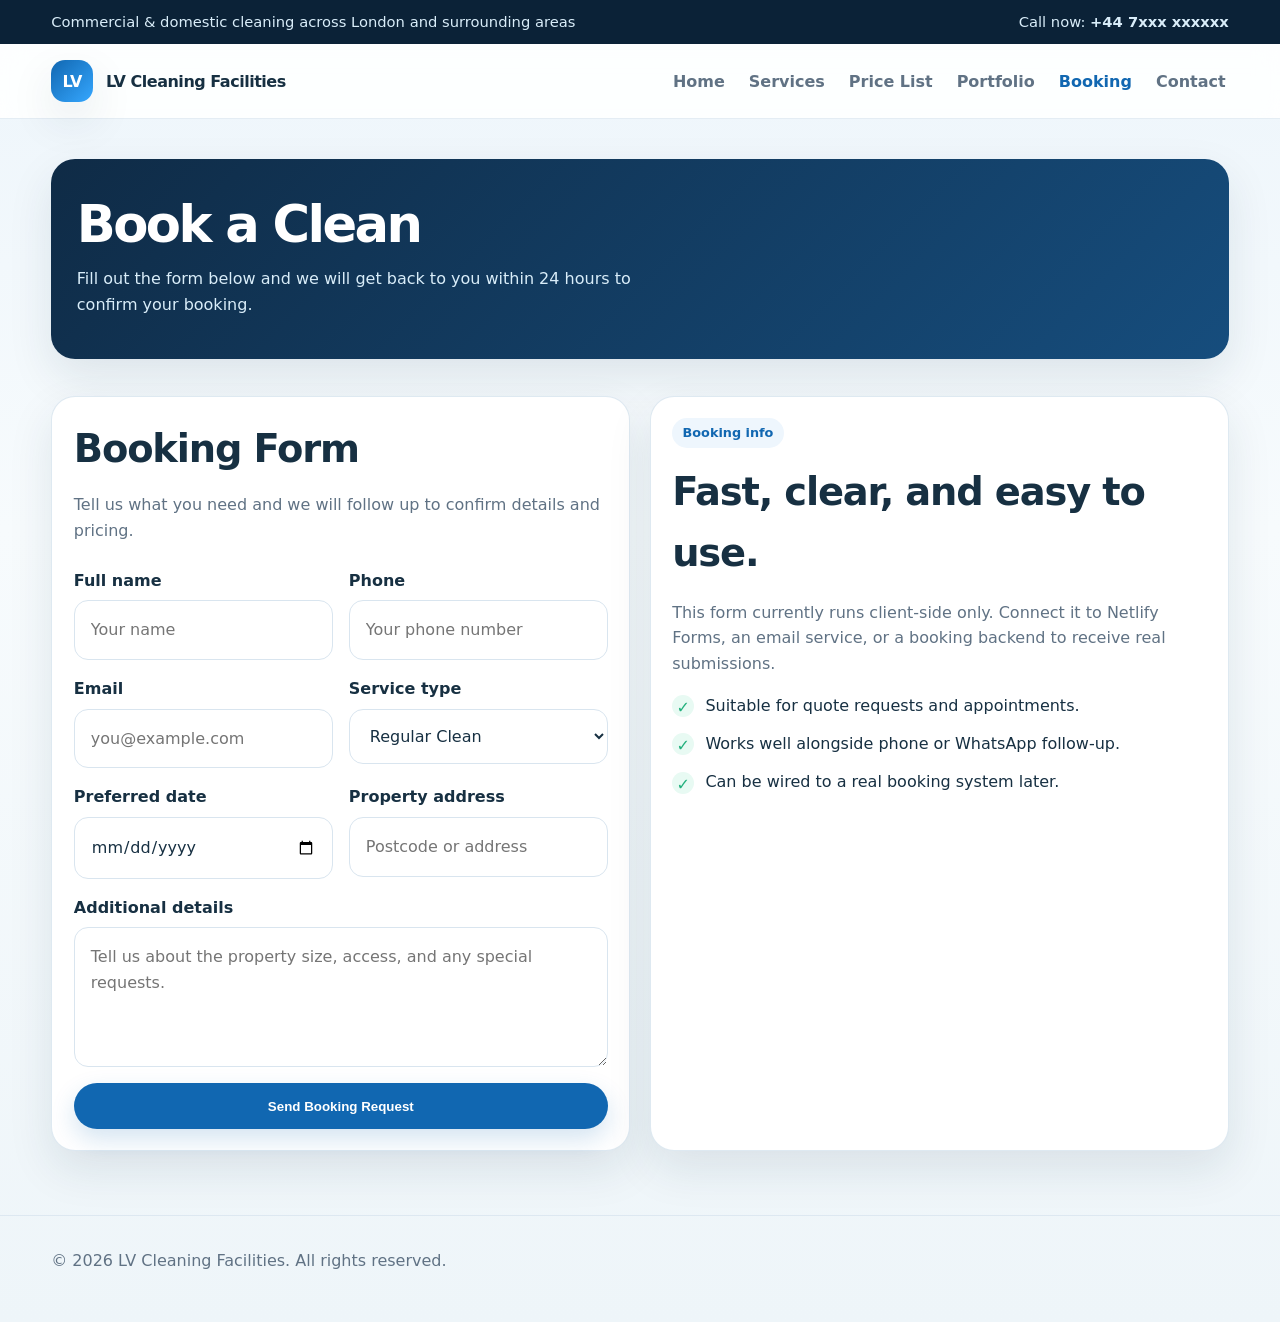
==== booking.html @ 3907b417 "Add booking page" ====
<!DOCTYPE html>
<html lang="en">
<head>
  <meta charset="UTF-8" />
  <meta name="viewport" content="width=device-width, initial-scale=1.0" />
  <title>Booking | LV Cleaning Facilities</title>
  <meta name="description" content="Book a cleaning service with LV Cleaning Facilities using our simple online form." />
  <link rel="stylesheet" href="styles.css" />
</head>
<body>
  <div class="topbar">
    <div class="container">
      <div>Commercial & domestic cleaning across London and surrounding areas</div>
      <div>Call now: <strong>+44 7xxx xxxxxx</strong></div>
    </div>
  </div>

  <header class="nav">
    <div class="container nav-inner">
      <a class="brand" href="index.html"><span class="logo">LV</span> <span>LV Cleaning Facilities</span></a>
      <nav class="menu" aria-label="Primary navigation">
        <a href="index.html">Home</a>
        <a href="services.html">Services</a>
        <a href="pricing.html">Price List</a>
        <a href="portfolio.html">Portfolio</a>
        <a href="booking.html">Booking</a>
        <a href="contact.html">Contact</a>
      </nav>
    </div>
  </header>

  <section class="page-hero">
    <div class="container">
      <div class="page-banner">
        <h1>Book a Clean</h1>
        <p>Fill out the form below and we will get back to you within 24 hours to confirm your booking.</p>
      </div>
    </div>
  </section>

  <section class="section">
    <div class="container grid-2">
      <div class="card form-box">
        <h2>Booking Form</h2>
        <p class="section-lead">Tell us what you need and we will follow up to confirm details and pricing.</p>
        <form id="booking-form" class="form-grid">
          <div class="field"><label for="name">Full name</label><input id="name" name="name" type="text" placeholder="Your name" required></div>
          <div class="field"><label for="phone">Phone</label><input id="phone" name="phone" type="tel" placeholder="Your phone number" required></div>
          <div class="field"><label for="email">Email</label><input id="email" name="email" type="email" placeholder="you@example.com" required></div>
          <div class="field">
            <label for="service">Service type</label>
            <select id="service" name="service">
              <option>Regular Clean</option>
              <option>Deep Clean</option>
              <option>Office Cleaning</option>
              <option>End of Tenancy</option>
              <option>Carpet Cleaning</option>
              <option>Window Cleaning</option>
            </select>
          </div>
          <div class="field"><label for="date">Preferred date</label><input id="date" name="date" type="date"></div>
          <div class="field"><label for="address">Property address</label><input id="address" name="address" type="text" placeholder="Postcode or address"></div>
          <div class="field full"><label for="message">Additional details</label><textarea id="message" name="message" placeholder="Tell us about the property size, access, and any special requests."></textarea></div>
          <div class="field full">
            <button class="btn btn-primary" type="submit">Send Booking Request</button>
            <p id="form-success" class="form-success">Thanks! Your request has been noted. This demo form does not send data yet, connect it to email or a backend to go live.</p>
          </div>
        </form>
      </div>
      <aside class="card info-box">
        <span class="tag">Booking info</span>
        <h2>Fast, clear, and easy to use.</h2>
        <p class="muted">This form currently runs client-side only. Connect it to Netlify Forms, an email service, or a booking backend to receive real submissions.</p>
        <ul class="checklist">
          <li><span class="tick">✓</span><span>Suitable for quote requests and appointments.</span></li>
          <li><span class="tick">✓</span><span>Works well alongside phone or WhatsApp follow-up.</span></li>
          <li><span class="tick">✓</span><span>Can be wired to a real booking system later.</span></li>
        </ul>
      </aside>
    </div>
  </section>

  <footer class="footer">
    <div class="container">© 2026 LV Cleaning Facilities. All rights reserved.</div>
  </footer>

  <script src="script.js"></script>
</body>
</html>
---- styles.css ----
:root{
  --bg:#f5f9fc;--card:#ffffff;--text:#173042;--muted:#607284;
  --primary:#1167b1;--primary-dark:#0d4f86;--accent:#22b07d;
  --line:#d9e5ef;--shadow:0 18px 45px rgba(16,46,66,.10);
}
*{box-sizing:border-box}
html{scroll-behavior:smooth}
body{margin:0;font-family:Inter,system-ui,-apple-system,Segoe UI,Roboto,sans-serif;background:linear-gradient(180deg,#edf5fb 0%,#f7fbfd 40%,#eef5f9 100%);color:var(--text);line-height:1.6}
a{text-decoration:none;color:inherit}
img{max-width:100%;display:block}
.container{width:min(1180px,92vw);margin:0 auto}

.topbar{background:#0b2237;color:#d9edf9;font-size:.92rem}
.topbar .container{display:flex;justify-content:space-between;gap:1rem;padding:.65rem 0;flex-wrap:wrap}

.nav{position:sticky;top:0;z-index:50;background:rgba(255,255,255,.9);backdrop-filter:saturate(180%) blur(12px);border-bottom:1px solid rgba(217,229,239,.7)}
.nav-inner{display:flex;align-items:center;justify-content:space-between;gap:1rem;padding:1rem 0}
.brand{display:flex;align-items:center;gap:.8rem;font-weight:800;letter-spacing:-.03em}
.logo{width:42px;height:42px;border-radius:14px;background:linear-gradient(135deg,var(--primary),#35a7ff);display:grid;place-items:center;color:#fff;box-shadow:var(--shadow)}
.menu{display:flex;gap:1.1rem;flex-wrap:wrap;justify-content:flex-end}
.menu a{color:var(--muted);font-weight:600;padding:.5rem .2rem}
.menu a:hover,.menu a.active{color:var(--primary)}

.btn{display:inline-flex;align-items:center;justify-content:center;gap:.5rem;border:none;border-radius:999px;padding:.95rem 1.25rem;font-weight:700;cursor:pointer;transition:.2s ease;box-shadow:0 10px 25px rgba(17,103,177,.18)}
.btn-primary{background:var(--primary);color:#fff}
.btn-primary:hover{background:var(--primary-dark);transform:translateY(-1px)}
.btn-ghost{background:#fff;color:var(--primary);border:1px solid var(--line);box-shadow:none}

.hero{padding:5rem 0 3rem}
.hero-grid{display:grid;grid-template-columns:1.2fr .8fr;gap:2rem;align-items:center}
.eyebrow{display:inline-flex;gap:.5rem;align-items:center;background:#e8f4ff;color:var(--primary);padding:.45rem .8rem;border-radius:999px;font-weight:700;font-size:.9rem}
h1{font-size:clamp(2.4rem,5vw,4.8rem);line-height:1.02;letter-spacing:-.05em;margin:.8rem 0 1rem}
.lead{font-size:1.08rem;color:var(--muted);max-width:60ch}
.hero-actions{display:flex;gap:.9rem;flex-wrap:wrap;margin:1.6rem 0 1.1rem}
.stats{display:flex;gap:1.2rem;flex-wrap:wrap;margin-top:1.5rem}
.stat{background:rgba(255,255,255,.75);border:1px solid rgba(217,229,239,.8);padding:1rem 1.1rem;border-radius:18px;min-width:150px;box-shadow:0 8px 18px rgba(15,33,48,.04)}
.stat strong{display:block;font-size:1.35rem}

.card{background:var(--card);border:1px solid rgba(217,229,239,.85);border-radius:24px;box-shadow:var(--shadow)}
.hero-card{padding:1.35rem;position:relative;overflow:hidden}

.checklist{display:grid;gap:.8rem;margin:0;padding:0;list-style:none}
.checklist li{display:flex;gap:.7rem;align-items:flex-start}
.tick{width:22px;height:22px;border-radius:50%;background:#e8faf3;color:var(--accent);display:grid;place-items:center;font-weight:900;flex:0 0 22px;margin-top:.15rem}

.section{padding:1rem 0 4rem}
.section h2{font-size:clamp(1.7rem,3vw,2.6rem);letter-spacing:-.03em;margin:0 0 .8rem}
.section-lead{color:var(--muted);max-width:70ch;margin:0 0 1.5rem}
.grid-3{display:grid;grid-template-columns:repeat(3,1fr);gap:1.2rem}
.grid-2{display:grid;grid-template-columns:repeat(2,1fr);gap:1.2rem}

.panel,.service,.price,.portfolio-item,.contact-box,.form-box,.info-box{padding:1.35rem}
.service h3,.price h3,.portfolio-item h3{margin:.1rem 0 .5rem}
.tag{display:inline-block;background:#eef6fd;color:var(--primary);padding:.3rem .65rem;border-radius:999px;font-weight:700;font-size:.8rem;margin-bottom:.8rem}

.price .amount{font-size:2rem;font-weight:800;letter-spacing:-.03em}
.price ul{margin:1rem 0 0;padding-left:1.1rem;color:var(--muted)}

.portfolio-item{min-height:220px;display:flex;flex-direction:column;justify-content:flex-end;background:linear-gradient(180deg, rgba(15,32,47,.04), rgba(15,32,47,.24)), linear-gradient(135deg,#dfeef7,#f7fbfd)}
.portfolio-item:nth-child(2n){background:linear-gradient(180deg, rgba(15,32,47,.04), rgba(15,32,47,.24)), linear-gradient(135deg,#e7f7f1,#f8fcfb)}
.portfolio-item:nth-child(3n){background:linear-gradient(180deg, rgba(15,32,47,.04), rgba(15,32,47,.24)), linear-gradient(135deg,#f1ecff,#faf8ff)}

.form-grid{display:grid;grid-template-columns:1fr 1fr;gap:1rem}
.field{display:flex;flex-direction:column;gap:.45rem}
.field.full{grid-column:1/-1}
label{font-weight:600}
input,select,textarea{width:100%;padding:1rem;border:1px solid var(--line);border-radius:14px;font:inherit;background:#fff;color:var(--text)}
textarea{min-height:140px;resize:vertical}
.form-success{display:none;background:#e8faf3;color:#0f7a52;padding:1rem;border-radius:14px;font-weight:600;margin-top:1rem}

.footer{padding:2rem 0 3rem;color:var(--muted);border-top:1px solid rgba(217,229,239,.8)}
.small{font-size:.95rem;color:var(--muted)}
.muted{color:var(--muted)}

.page-hero{padding:2.5rem 0 1.3rem}
.page-banner{padding:1.6rem;border-radius:24px;background:linear-gradient(135deg,#0f2b46,#164d7d);color:#fff;box-shadow:var(--shadow)}
.page-banner h1{color:#fff;font-size:clamp(2rem,4vw,3.2rem)}
.page-banner p{color:#d9edf9;max-width:60ch}

@media (max-width: 900px){
  .hero-grid,.grid-3,.grid-2{grid-template-columns:1fr}
  .menu{display:none}
  .form-grid{grid-template-columns:1fr}
  .hero{padding-top:3rem}
}
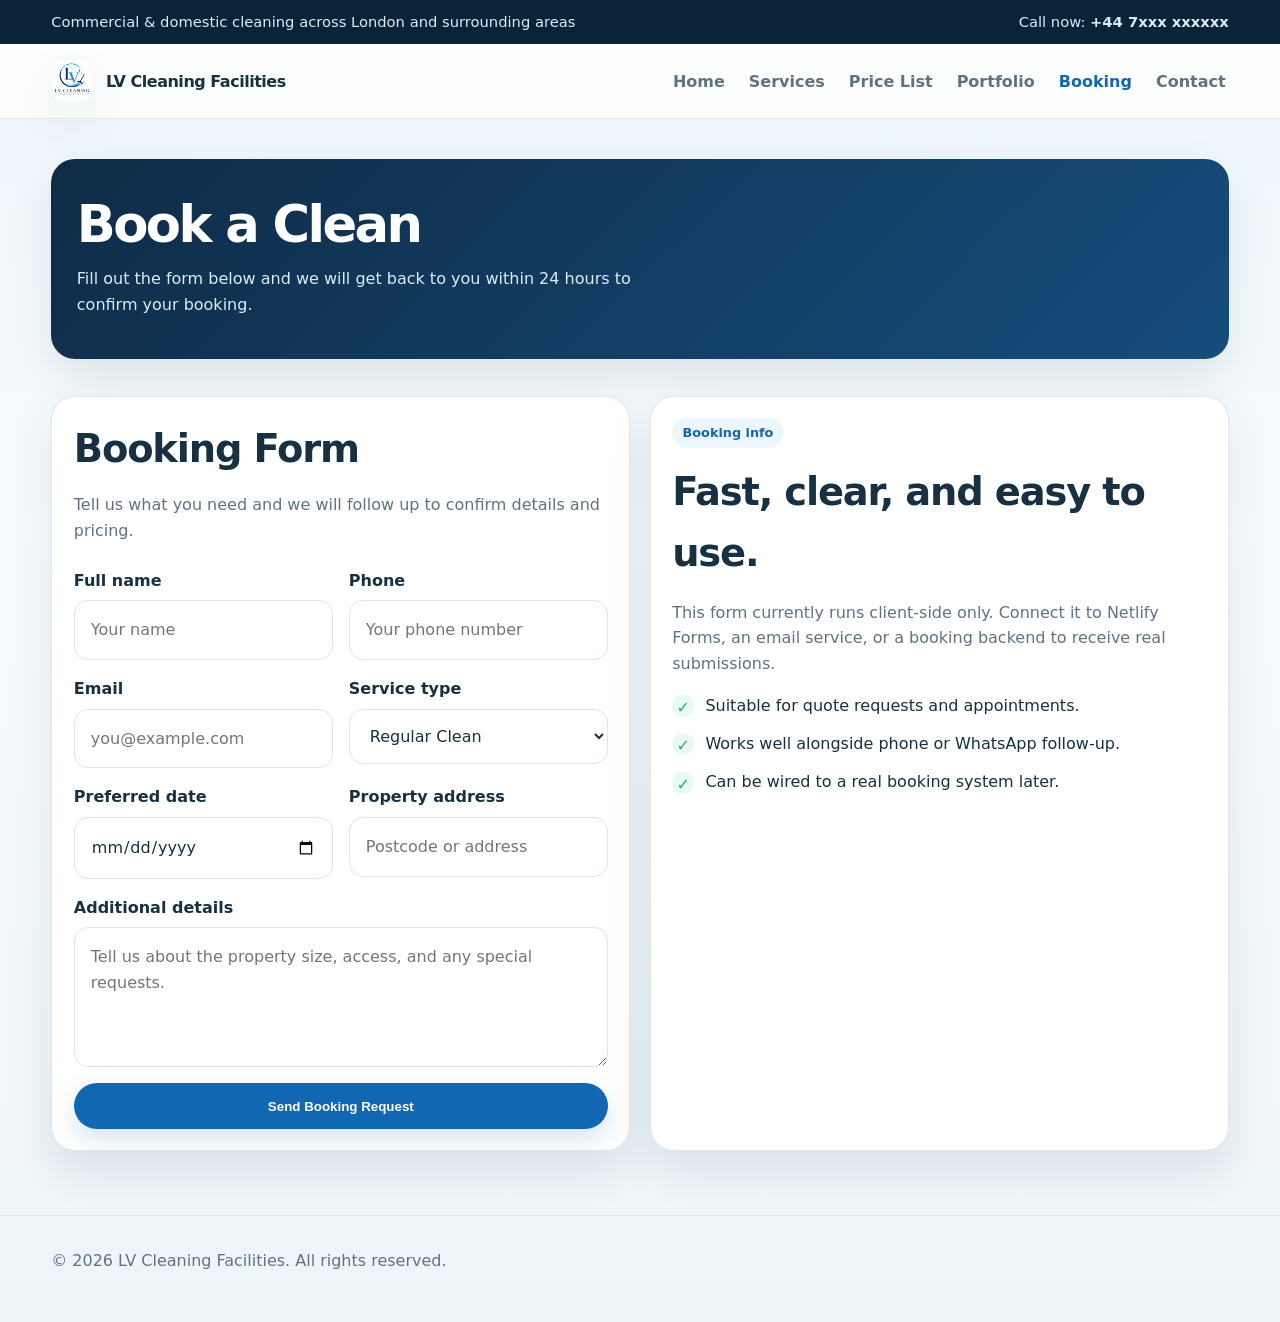
==== commit f720cf04: "Use lvlogo.png in nav brand" ====
--- a/booking.html
+++ b/booking.html
@@ -17,7 +17,7 @@
 
   <header class="nav">
     <div class="container nav-inner">
-      <a class="brand" href="index.html"><span class="logo">LV</span> <span>LV Cleaning Facilities</span></a>
+      <a class="brand" href="index.html"><span class="logo"><img src="lvlogo.png" alt="LV Cleaning Facilities logo"></span> <span>LV Cleaning Facilities</span></a>
       <nav class="menu" aria-label="Primary navigation">
         <a href="index.html">Home</a>
         <a href="services.html">Services</a>
--- a/styles.css
+++ b/styles.css
@@ -1,3 +1,4 @@
+
 :root{
   --bg:#f5f9fc;--card:#ffffff;--text:#173042;--muted:#607284;
   --primary:#1167b1;--primary-dark:#0d4f86;--accent:#22b07d;
@@ -16,7 +17,8 @@
 .nav{position:sticky;top:0;z-index:50;background:rgba(255,255,255,.9);backdrop-filter:saturate(180%) blur(12px);border-bottom:1px solid rgba(217,229,239,.7)}
 .nav-inner{display:flex;align-items:center;justify-content:space-between;gap:1rem;padding:1rem 0}
 .brand{display:flex;align-items:center;gap:.8rem;font-weight:800;letter-spacing:-.03em}
-.logo{width:42px;height:42px;border-radius:14px;background:linear-gradient(135deg,var(--primary),#35a7ff);display:grid;place-items:center;color:#fff;box-shadow:var(--shadow)}
+.logo{width:42px;height:42px;border-radius:14px;background:#fff;display:grid;place-items:center;color:#fff;box-shadow:var(--shadow);overflow:hidden;flex:0 0 42px}
+.logo img{width:100%;height:100%;object-fit:contain;display:block}
 .menu{display:flex;gap:1.1rem;flex-wrap:wrap;justify-content:flex-end}
 .menu a{color:var(--muted);font-weight:600;padding:.5rem .2rem}
 .menu a:hover,.menu a.active{color:var(--primary)}
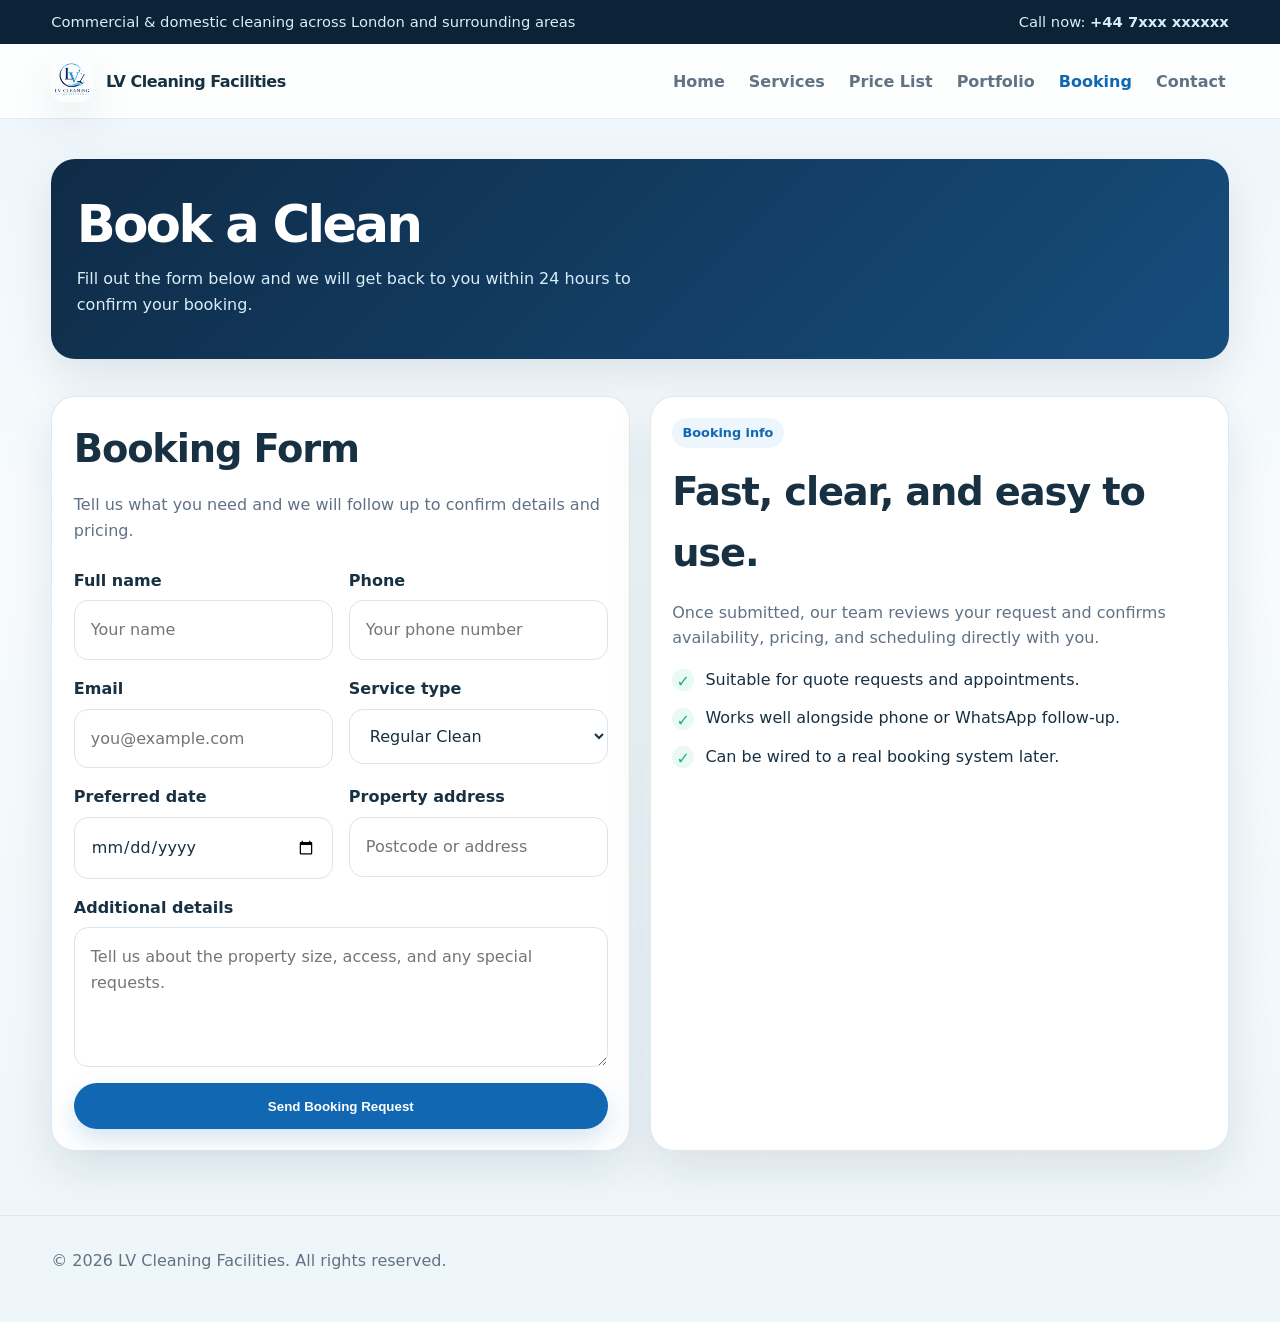
==== commit e0ec5cf6: "Clean up booking page copy for demo" ====
--- a/booking.html
+++ b/booking.html
@@ -63,14 +63,14 @@
           <div class="field full"><label for="message">Additional details</label><textarea id="message" name="message" placeholder="Tell us about the property size, access, and any special requests."></textarea></div>
           <div class="field full">
             <button class="btn btn-primary" type="submit">Send Booking Request</button>
-            <p id="form-success" class="form-success">Thanks! Your request has been noted. This demo form does not send data yet, connect it to email or a backend to go live.</p>
+            <p id="form-success" class="form-success">Thanks! Your booking request has been received. We'll be in touch within 24 hours to confirm.</p>
           </div>
         </form>
       </div>
       <aside class="card info-box">
         <span class="tag">Booking info</span>
         <h2>Fast, clear, and easy to use.</h2>
-        <p class="muted">This form currently runs client-side only. Connect it to Netlify Forms, an email service, or a booking backend to receive real submissions.</p>
+        <p class="muted">Once submitted, our team reviews your request and confirms availability, pricing, and scheduling directly with you.</p>
         <ul class="checklist">
           <li><span class="tick">✓</span><span>Suitable for quote requests and appointments.</span></li>
           <li><span class="tick">✓</span><span>Works well alongside phone or WhatsApp follow-up.</span></li>
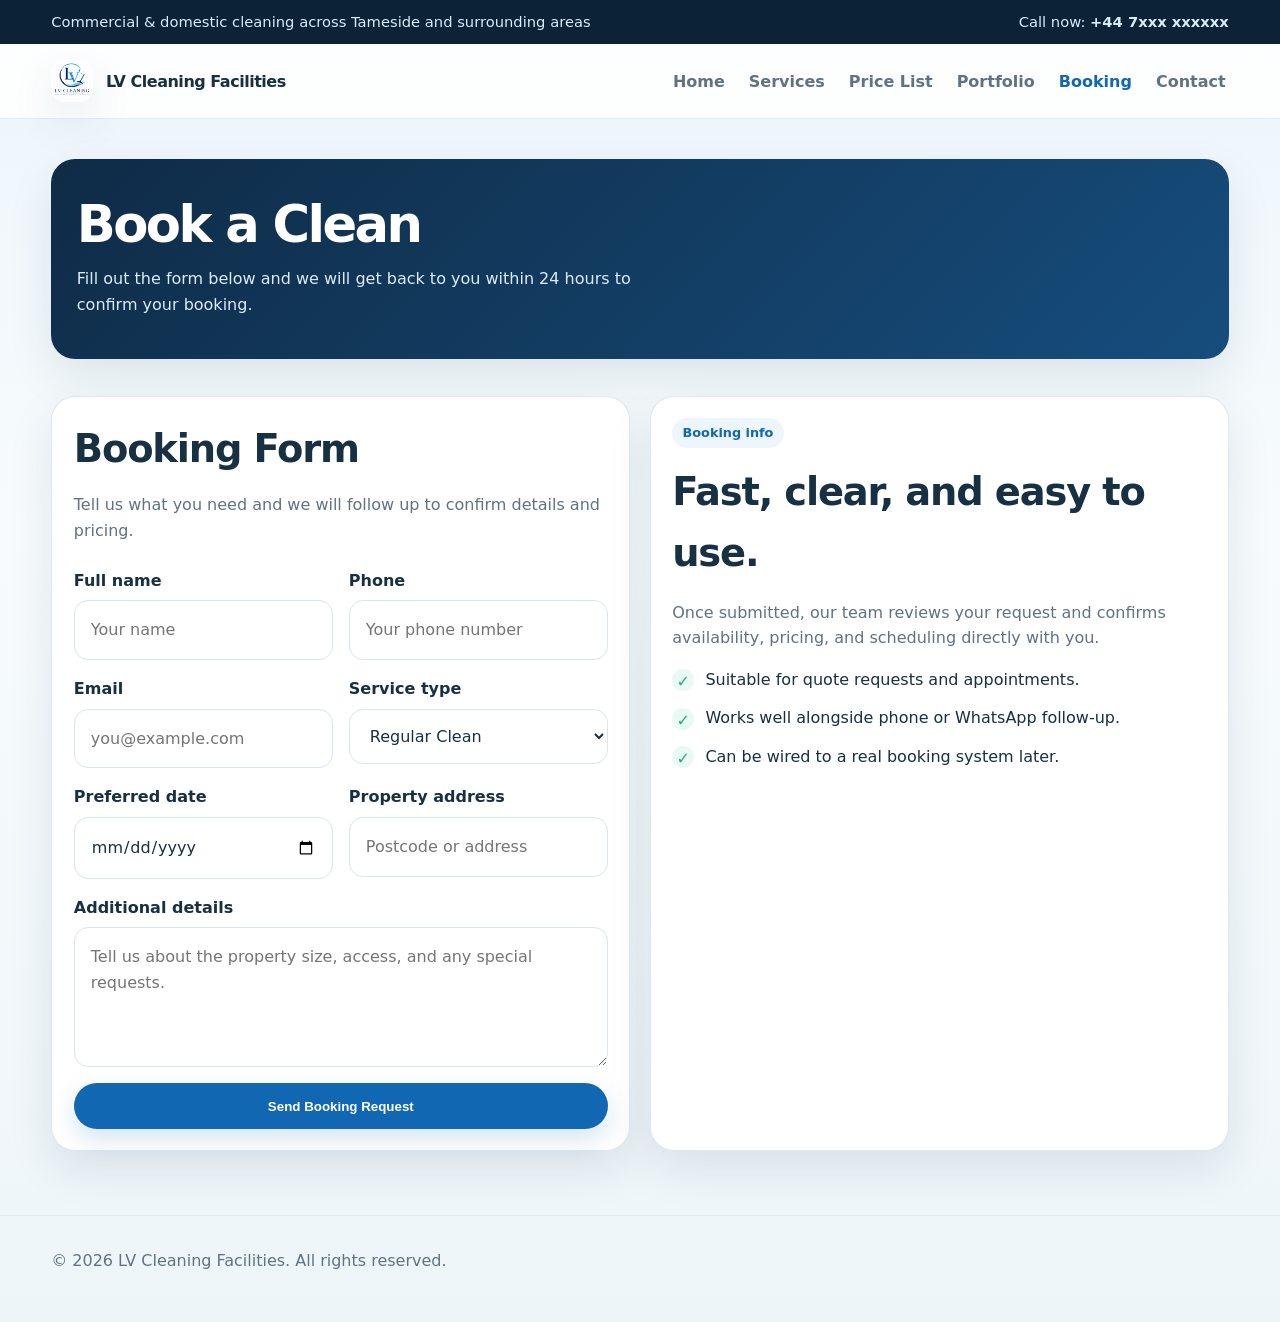
==== commit 24a2f503: "Update location to Tameside" ====
--- a/booking.html
+++ b/booking.html
@@ -10,7 +10,7 @@
 <body>
   <div class="topbar">
     <div class="container">
-      <div>Commercial & domestic cleaning across London and surrounding areas</div>
+      <div>Commercial & domestic cleaning across Tameside and surrounding areas</div>
       <div>Call now: <strong>+44 7xxx xxxxxx</strong></div>
     </div>
   </div>
@@ -18,6 +18,7 @@
   <header class="nav">
     <div class="container nav-inner">
       <a class="brand" href="index.html"><span class="logo"><img src="lvlogo.png" alt="LV Cleaning Facilities logo"></span> <span>LV Cleaning Facilities</span></a>
+      <button class="nav-toggle" id="nav-toggle" aria-label="Toggle menu"><span></span><span></span><span></span></button>
       <nav class="menu" aria-label="Primary navigation">
         <a href="index.html">Home</a>
         <a href="services.html">Services</a>
--- a/styles.css
+++ b/styles.css
@@ -15,13 +15,17 @@
 .topbar .container{display:flex;justify-content:space-between;gap:1rem;padding:.65rem 0;flex-wrap:wrap}
 
 .nav{position:sticky;top:0;z-index:50;background:rgba(255,255,255,.9);backdrop-filter:saturate(180%) blur(12px);border-bottom:1px solid rgba(217,229,239,.7)}
-.nav-inner{display:flex;align-items:center;justify-content:space-between;gap:1rem;padding:1rem 0}
+.nav-inner{position:relative;display:flex;align-items:center;justify-content:space-between;gap:1rem;padding:1rem 0}
 .brand{display:flex;align-items:center;gap:.8rem;font-weight:800;letter-spacing:-.03em}
 .logo{width:42px;height:42px;border-radius:14px;background:#fff;display:grid;place-items:center;color:#fff;box-shadow:var(--shadow);overflow:hidden;flex:0 0 42px}
 .logo img{width:100%;height:100%;object-fit:contain;display:block}
 .menu{display:flex;gap:1.1rem;flex-wrap:wrap;justify-content:flex-end}
 .menu a{color:var(--muted);font-weight:600;padding:.5rem .2rem}
 .menu a:hover,.menu a.active{color:var(--primary)}
+
+.nav-toggle{display:none;background:none;border:none;cursor:pointer;padding:.6rem;border-radius:10px;margin-left:auto}
+.nav-toggle span{display:block;width:24px;height:2px;background:var(--text);margin:5px 0;transition:.2s ease;border-radius:2px}
+.nav-toggle:hover{background:#eef6fd}
 
 .btn{display:inline-flex;align-items:center;justify-content:center;gap:.5rem;border:none;border-radius:999px;padding:.95rem 1.25rem;font-weight:700;cursor:pointer;transition:.2s ease;box-shadow:0 10px 25px rgba(17,103,177,.18)}
 .btn-primary{background:var(--primary);color:#fff}
@@ -40,6 +44,8 @@
 
 .card{background:var(--card);border:1px solid rgba(217,229,239,.85);border-radius:24px;box-shadow:var(--shadow)}
 .hero-card{padding:1.35rem;position:relative;overflow:hidden}
+.hero-logo-card{display:flex;align-items:center;justify-content:center;min-height:280px;padding:2.5rem}
+.hero-logo-img{max-width:220px;width:100%;height:auto;margin:0 auto;object-fit:contain}
 
 .checklist{display:grid;gap:.8rem;margin:0;padding:0;list-style:none}
 .checklist li{display:flex;gap:.7rem;align-items:flex-start}
@@ -81,7 +87,12 @@
 
 @media (max-width: 900px){
   .hero-grid,.grid-3,.grid-2{grid-template-columns:1fr}
-  .menu{display:none}
   .form-grid{grid-template-columns:1fr}
   .hero{padding-top:3rem}
+
+  .nav-toggle{display:block}
+  .menu{display:none;position:absolute;top:100%;left:0;right:0;background:#fff;flex-direction:column;gap:.2rem;padding:1rem 1.2rem 1.4rem;border-bottom:1px solid var(--line);box-shadow:var(--shadow);border-radius:0 0 18px 18px}
+  .menu.open{display:flex}
+  .menu a{padding:.75rem .3rem;border-bottom:1px solid rgba(217,229,239,.6)}
+  .menu a:last-child{border-bottom:none}
 }
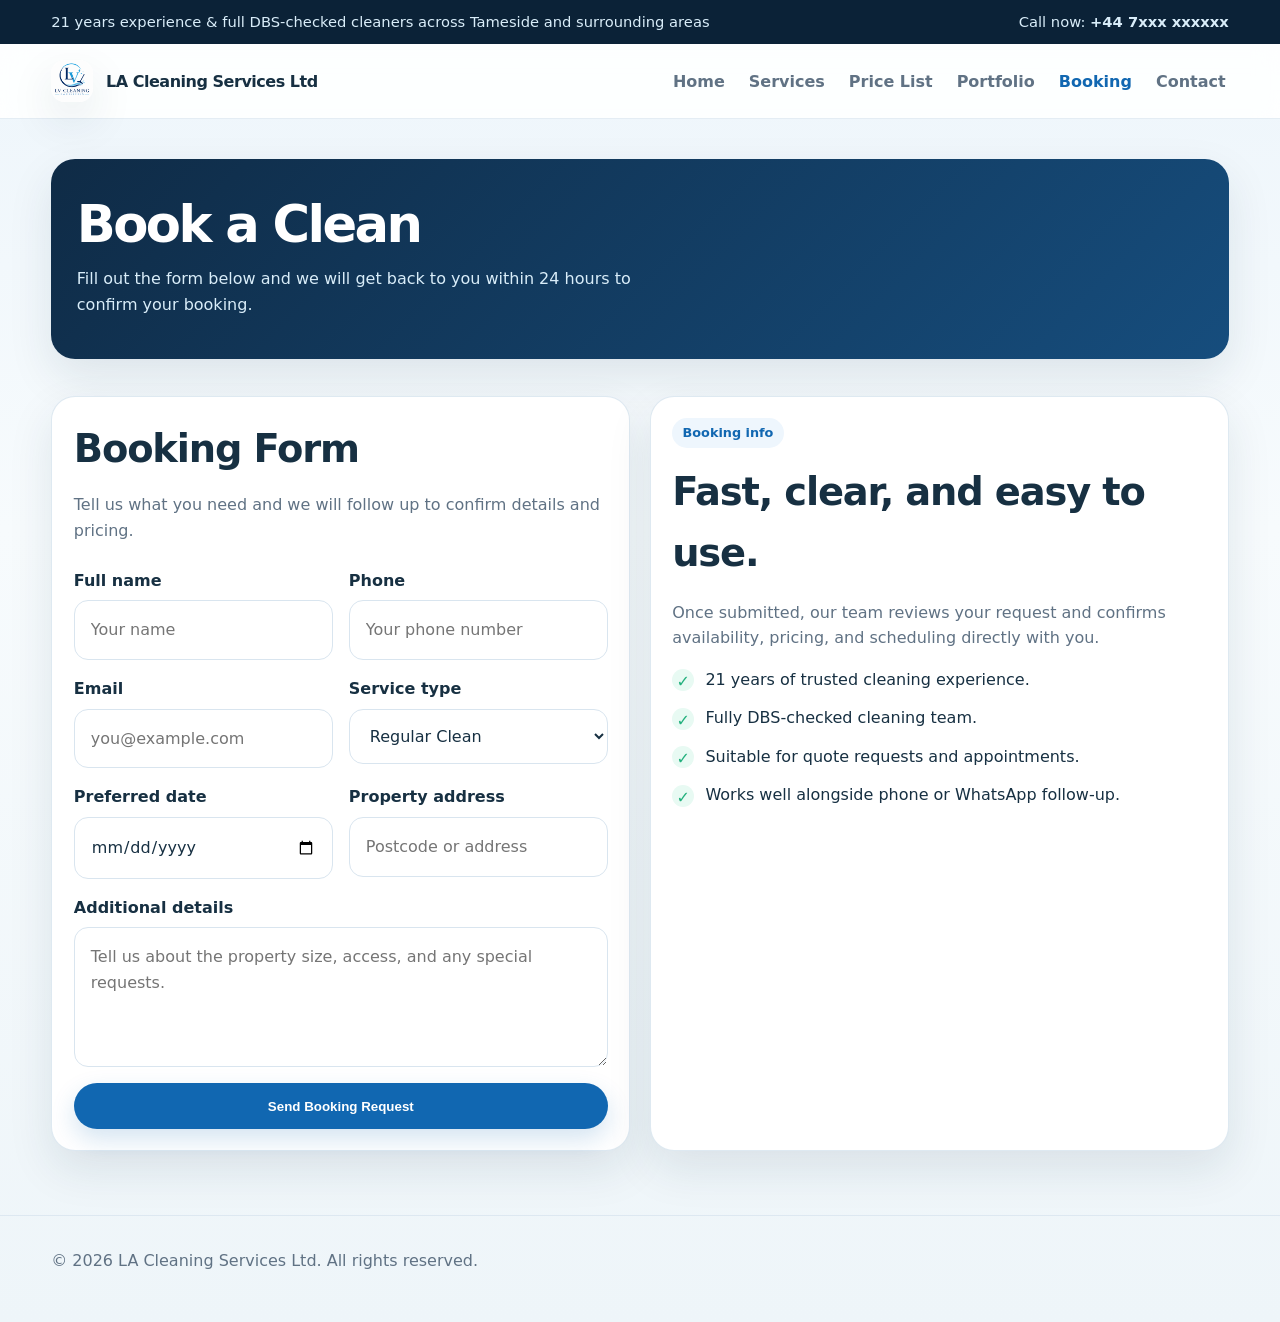
==== commit 00664134: "Rename business to LA Cleaning Services Ltd and add trust signals" ====
--- a/booking.html
+++ b/booking.html
@@ -3,21 +3,21 @@
 <head>
   <meta charset="UTF-8" />
   <meta name="viewport" content="width=device-width, initial-scale=1.0" />
-  <title>Booking | LV Cleaning Facilities</title>
-  <meta name="description" content="Book a cleaning service with LV Cleaning Facilities using our simple online form." />
+  <title>Booking | LA Cleaning Services Ltd</title>
+  <meta name="description" content="Book a cleaning service with LA Cleaning Services Ltd using our simple online form." />
   <link rel="stylesheet" href="styles.css" />
 </head>
 <body>
   <div class="topbar">
     <div class="container">
-      <div>Commercial & domestic cleaning across Tameside and surrounding areas</div>
+      <div>21 years experience & full DBS-checked cleaners across Tameside and surrounding areas</div>
       <div>Call now: <strong>+44 7xxx xxxxxx</strong></div>
     </div>
   </div>
 
   <header class="nav">
     <div class="container nav-inner">
-      <a class="brand" href="index.html"><span class="logo"><img src="lvlogo.png" alt="LV Cleaning Facilities logo"></span> <span>LV Cleaning Facilities</span></a>
+      <a class="brand" href="index.html"><span class="logo"><img src="lvlogo.png" alt="LA Cleaning Services Ltd logo"></span> <span>LA Cleaning Services Ltd</span></a>
       <button class="nav-toggle" id="nav-toggle" aria-label="Toggle menu"><span></span><span></span><span></span></button>
       <nav class="menu" aria-label="Primary navigation">
         <a href="index.html">Home</a>
@@ -73,16 +73,17 @@
         <h2>Fast, clear, and easy to use.</h2>
         <p class="muted">Once submitted, our team reviews your request and confirms availability, pricing, and scheduling directly with you.</p>
         <ul class="checklist">
+          <li><span class="tick">✓</span><span>21 years of trusted cleaning experience.</span></li>
+          <li><span class="tick">✓</span><span>Fully DBS-checked cleaning team.</span></li>
           <li><span class="tick">✓</span><span>Suitable for quote requests and appointments.</span></li>
           <li><span class="tick">✓</span><span>Works well alongside phone or WhatsApp follow-up.</span></li>
-          <li><span class="tick">✓</span><span>Can be wired to a real booking system later.</span></li>
         </ul>
       </aside>
     </div>
   </section>
 
   <footer class="footer">
-    <div class="container">© 2026 LV Cleaning Facilities. All rights reserved.</div>
+    <div class="container">© 2026 LA Cleaning Services Ltd. All rights reserved.</div>
   </footer>
 
   <script src="script.js"></script>
